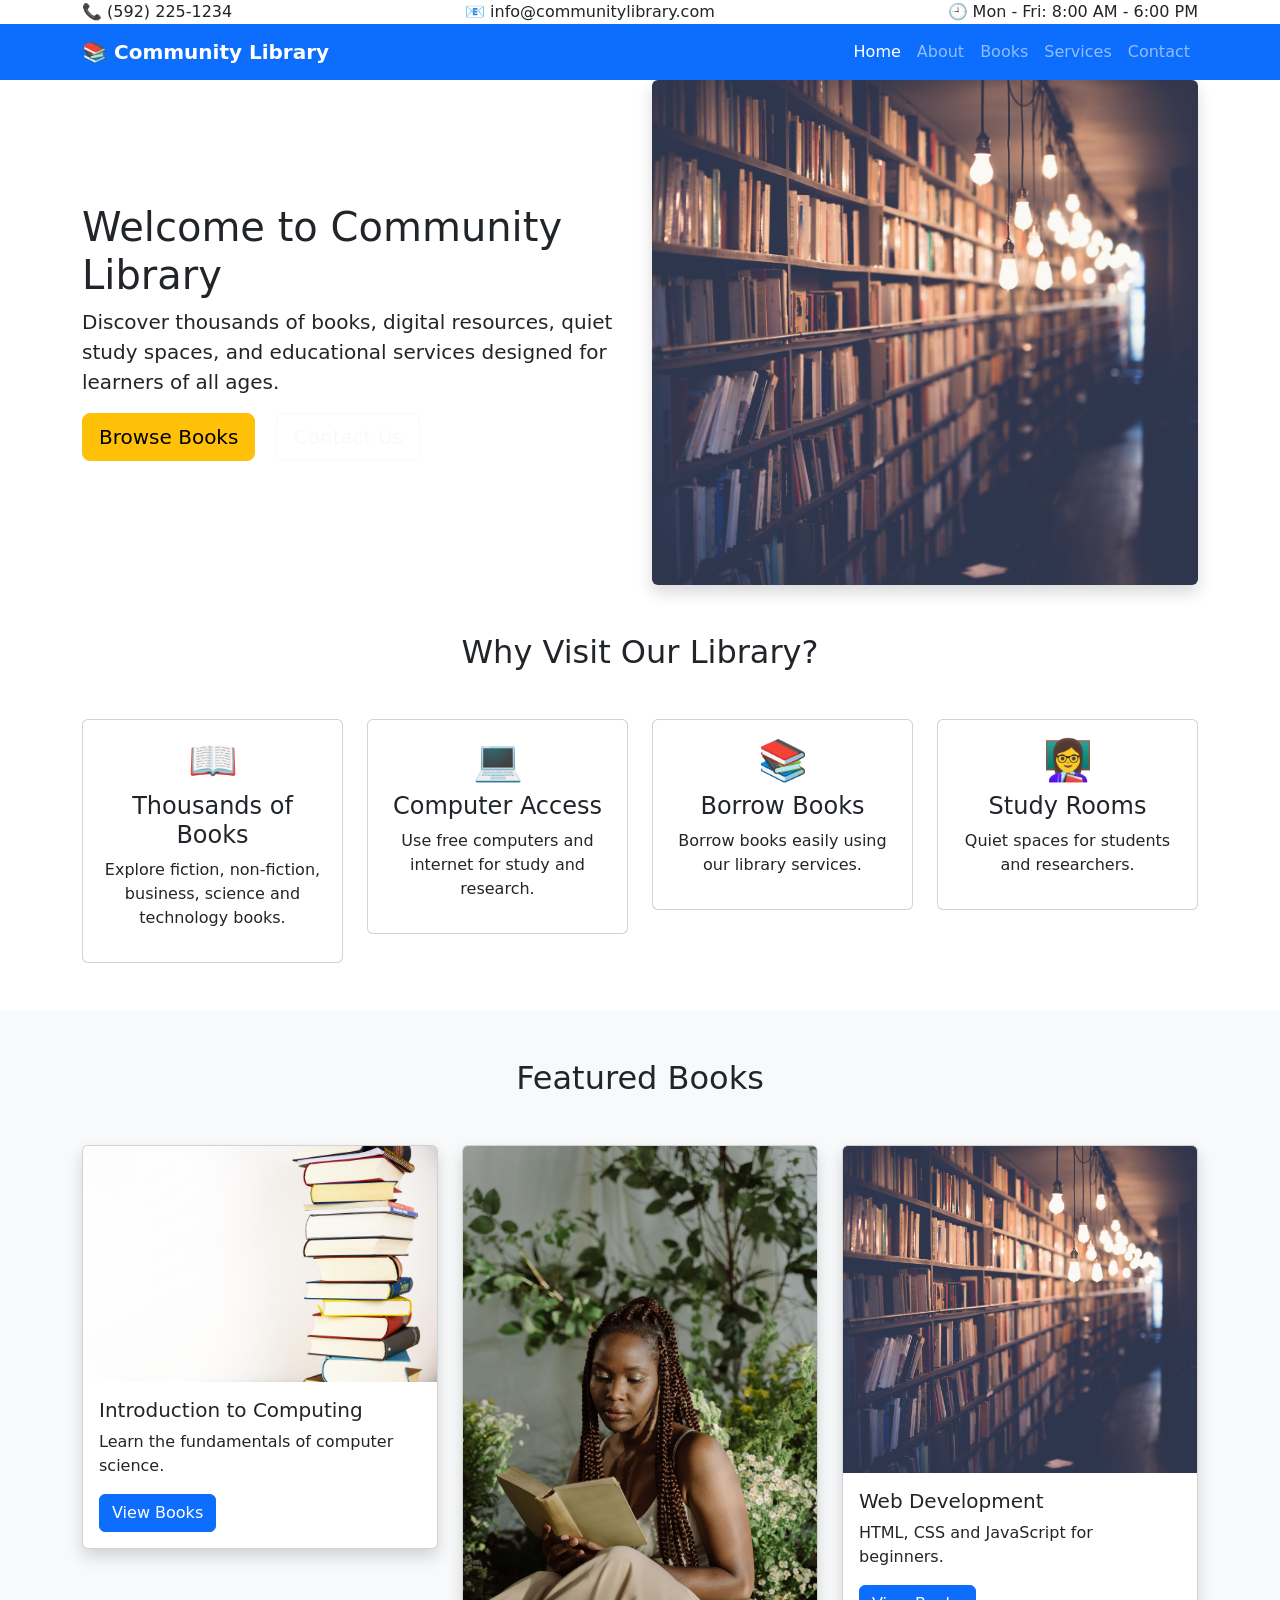
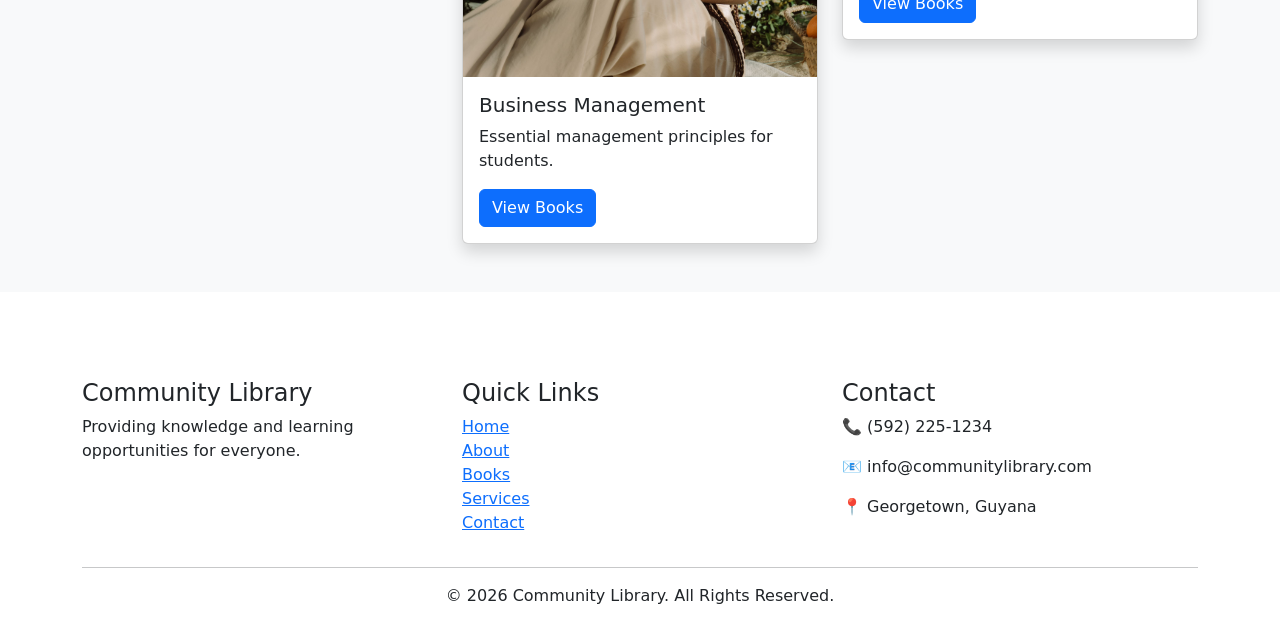
==== index.html @ 1c3bdd79 "Add files via upload" ====
<!DOCTYPE html>
<html lang="en">
<head>
    <meta charset="UTF-8">
    <meta name="viewport" content="width=device-width, initial-scale=1.0">

    <title>Community Library</title>

    <link href="https://cdn.jsdelivr.net/npm/bootstrap@5.3.3/dist/css/bootstrap.min.css" rel="stylesheet">

    <link rel="stylesheet" href="CSS/style.css">
</head>

<body>

<!-- Top Bar -->
<div class="top-bar">
    <div class="container d-flex justify-content-between">
        <span>📞 (592) 225-1234</span>
        <span>📧 info@communitylibrary.com</span>
        <span>🕘 Mon - Fri: 8:00 AM - 6:00 PM</span>
    </div>
</div>

<!-- Navigation -->
<nav class="navbar navbar-expand-lg navbar-dark bg-primary sticky-top">

<div class="container">

<a class="navbar-brand fw-bold" href="index.html">

📚 Community Library

</a>

<button class="navbar-toggler" type="button"
data-bs-toggle="collapse"
data-bs-target="#navbarNav">

<span class="navbar-toggler-icon"></span>

</button>

<div class="collapse navbar-collapse" id="navbarNav">

<ul class="navbar-nav ms-auto">

<li class="nav-item">
<a class="nav-link active" href="index.html">Home</a>
</li>

<li class="nav-item">
<a class="nav-link" href="about.html">About</a>
</li>

<li class="nav-item">
<a class="nav-link" href="books.html">Books</a>
</li>

<li class="nav-item">
<a class="nav-link" href="services.html">Services</a>
</li>

<li class="nav-item">
<a class="nav-link" href="contact.html">Contact</a>
</li>

</ul>

</div>

</div>

</nav>

<!-- Hero Section -->

<section class="hero">

<div class="container">

<div class="row align-items-center">

<div class="col-lg-6">

<h1>Welcome to Community Library</h1>

<p class="lead">

Discover thousands of books, digital resources,
quiet study spaces, and educational services
designed for learners of all ages.

</p>

<a href="books.html" class="btn btn-warning btn-lg me-3">

Browse Books

</a>

<a href="contact.html" class="btn btn-outline-light btn-lg">

Contact Us

</a>

</div>

<div class="col-lg-6 text-center">

<img src="images/library.jpg"
class="img-fluid rounded shadow hero-image"
alt="Library">

</div>

</div>

</div>

</section>

<!-- Features -->

<section class="container py-5">

<h2 class="text-center mb-5">

Why Visit Our Library?

</h2>

<div class="row">

<div class="col-md-3">

<div class="card feature-card">

<div class="card-body text-center">

<h1>📖</h1>

<h4>Thousands of Books</h4>

<p>

Explore fiction, non-fiction,
business, science and technology books.

</p>

</div>

</div>

</div>

<div class="col-md-3">

<div class="card feature-card">

<div class="card-body text-center">

<h1>💻</h1>

<h4>Computer Access</h4>

<p>

Use free computers and internet
for study and research.

</p>

</div>

</div>

</div>

<div class="col-md-3">

<div class="card feature-card">

<div class="card-body text-center">

<h1>📚</h1>

<h4>Borrow Books</h4>

<p>

Borrow books easily
using our library services.

</p>

</div>

</div>

</div>

<div class="col-md-3">

<div class="card feature-card">

<div class="card-body text-center">

<h1>👩‍🏫</h1>

<h4>Study Rooms</h4>

<p>

Quiet spaces
for students and researchers.

</p>

</div>

</div>

</div>

</div>

</section>

<!-- Featured Books -->

<section class="bg-light py-5">

<div class="container">

<h2 class="text-center mb-5">

Featured Books

</h2>

<div class="row">

<div class="col-md-4">

<div class="card shadow">

<img src="images/books.jpg" class="card-img-top">

<div class="card-body">

<h5>Introduction to Computing</h5>

<p>

Learn the fundamentals of computer science.

</p>

<a href="books.html" class="btn btn-primary">

View Books

</a>

</div>

</div>

</div>

<div class="col-md-4">

<div class="card shadow">

<img src="images/reading.jpg" class="card-img-top">

<div class="card-body">

<h5>Business Management</h5>

<p>

Essential management principles for students.

</p>

<a href="books.html" class="btn btn-primary">

View Books

</a>

</div>

</div>

</div>

<div class="col-md-4">

<div class="card shadow">

<img src="images/library.jpg" class="card-img-top">

<div class="card-body">

<h5>Web Development</h5>

<p>

HTML, CSS and JavaScript for beginners.

</p>

<a href="books.html" class="btn btn-primary">

View Books

</a>

</div>

</div>

</div>

</div>

</div>

</section>

<!-- Statistics -->

<section class="stats text-white">

<div class="container">

<div class="row text-center">

<div class="col-md-3">

<h2>10,000+</h2>

<p>Books</p>

</div>

<div class="col-md-3">

<h2>3,500+</h2>

<p>Members</p>

</div>

<div class="col-md-3">

<h2>15</h2>

<p>Study Rooms</p>

</div>

<div class="col-md-3">

<h2>20+</h2>

<p>Years Serving the Community</p>

</div>

</div>

</div>

</section>

<!-- Footer -->

<footer>

<div class="container">

<div class="row">

<div class="col-md-4">

<h4>Community Library</h4>

<p>

Providing knowledge and learning opportunities
for everyone.

</p>

</div>

<div class="col-md-4">

<h4>Quick Links</h4>

<ul class="list-unstyled">

<li><a href="index.html">Home</a></li>

<li><a href="about.html">About</a></li>

<li><a href="books.html">Books</a></li>

<li><a href="services.html">Services</a></li>

<li><a href="contact.html">Contact</a></li>

</ul>

</div>

<div class="col-md-4">

<h4>Contact</h4>

<p>📞 (592) 225-1234</p>

<p>📧 info@communitylibrary.com</p>

<p>📍 Georgetown, Guyana</p>

</div>

</div>

<hr>

<p class="text-center">

© 2026 Community Library. All Rights Reserved.

</p>

</div>

</footer>

<script src="https://cdn.jsdelivr.net/npm/bootstrap@5.3.3/dist/js/bootstrap.bundle.min.js"></script>

<script src="js/script.js"></script>

</body>
</html>
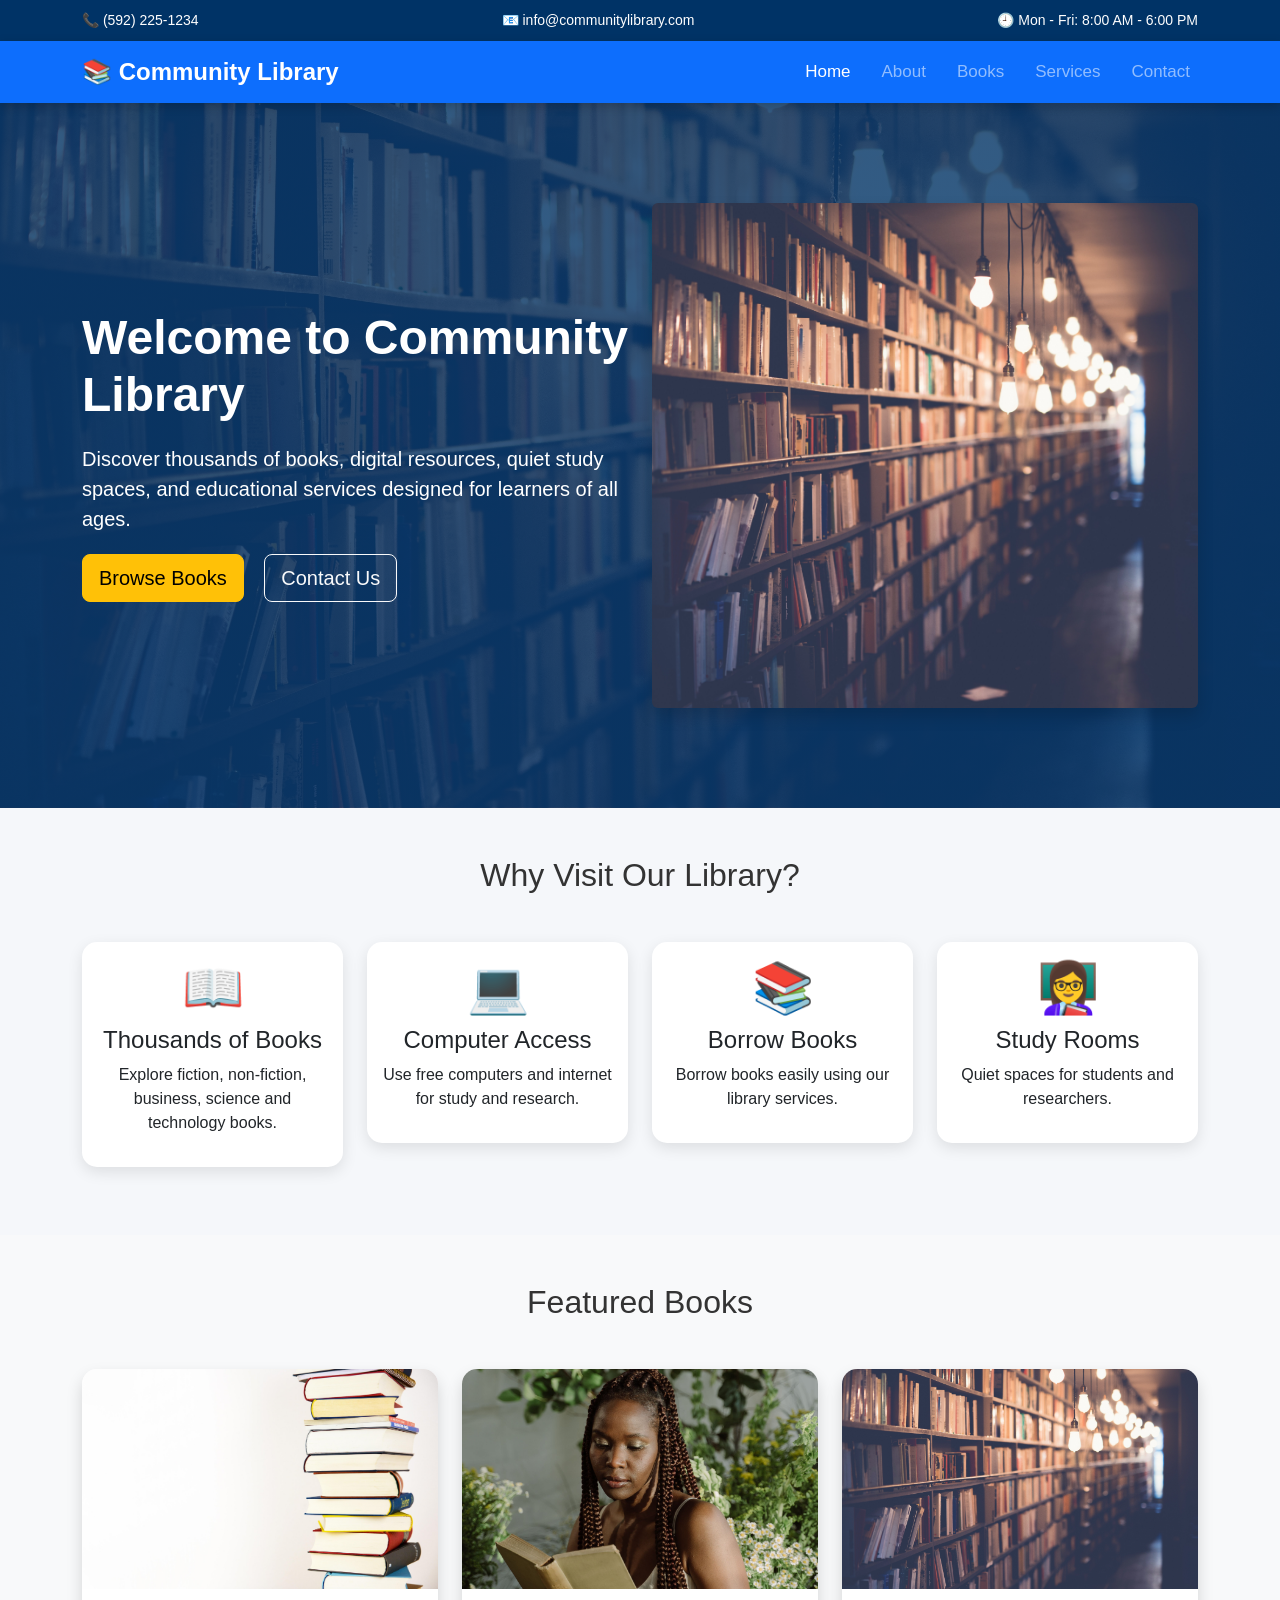
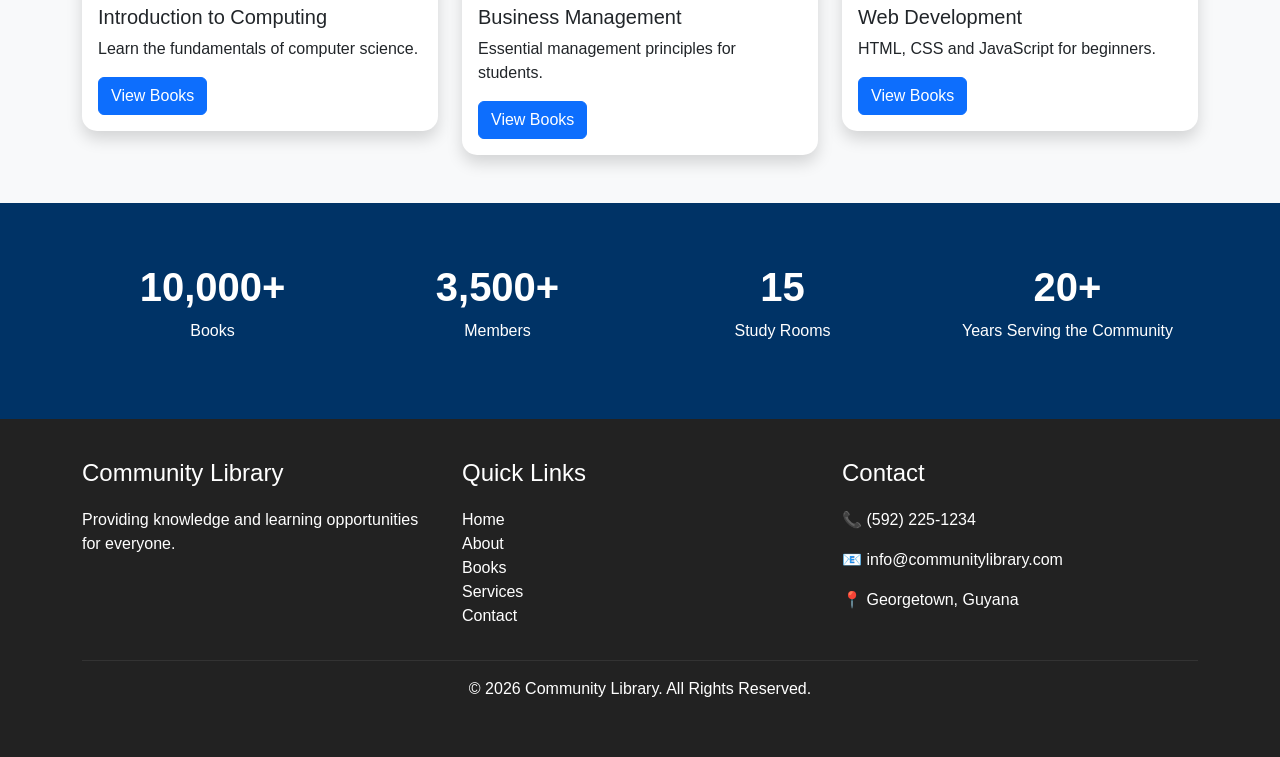
==== commit 75585452: "Update index.html" ====
--- a/index.html
+++ b/index.html
@@ -8,7 +8,7 @@
 
     <link href="https://cdn.jsdelivr.net/npm/bootstrap@5.3.3/dist/css/bootstrap.min.css" rel="stylesheet">
 
-    <link rel="stylesheet" href="CSS/style.css">
+    <link rel="stylesheet" href="css/style.css">
 </head>
 
 <body>
@@ -451,4 +451,4 @@
 <script src="js/script.js"></script>
 
 </body>
-</html>+</html>
--- a/css/style.css
+++ b/css/style.css
@@ -0,0 +1,221 @@
+/* ===============================
+   GENERAL STYLING
+================================= */
+
+body{
+    font-family: Arial, Helvetica, sans-serif;
+    background-color:#f5f7fa;
+    color:#333;
+    margin:0;
+    padding:0;
+}
+
+/* ===============================
+   TOP BAR
+================================= */
+
+.top-bar{
+    background:#003366;
+    color:white;
+    padding:10px 0;
+    font-size:14px;
+}
+
+/* ===============================
+   NAVIGATION
+================================= */
+
+.navbar{
+    box-shadow:0 3px 10px rgba(0,0,0,.2);
+}
+
+.navbar-brand{
+    font-size:1.5rem;
+    font-weight:bold;
+}
+
+.nav-link{
+    font-size:17px;
+    margin-left:15px;
+}
+
+.nav-link:hover{
+    color:#FFD54F !important;
+}
+
+/* ===============================
+   HERO SECTION
+================================= */
+
+.hero{
+    background:linear-gradient(rgba(0,51,102,.8),
+    rgba(0,51,102,.8)),
+    url("../images/library.jpg");
+    background-size:cover;
+    background-position:center;
+    color:white;
+    padding:100px 0;
+}
+
+.hero h1{
+    font-size:3rem;
+    font-weight:bold;
+}
+
+.hero p{
+    font-size:20px;
+    margin:20px 0;
+}
+
+.hero-image{
+    border-radius:20px;
+    box-shadow:0 10px 30px rgba(0,0,0,.4);
+}
+
+/* ===============================
+   BUTTONS
+================================= */
+
+.btn{
+    transition:.3s;
+}
+
+.btn:hover{
+    transform:translateY(-3px);
+}
+
+/* ===============================
+   FEATURE CARDS
+================================= */
+
+.feature-card{
+    border:none;
+    border-radius:15px;
+    box-shadow:0 5px 15px rgba(0,0,0,.1);
+    transition:.3s;
+    margin-bottom:20px;
+}
+
+.feature-card:hover{
+    transform:translateY(-10px);
+    box-shadow:0 10px 25px rgba(0,0,0,.2);
+}
+
+.feature-card h1{
+    font-size:50px;
+}
+
+/* ===============================
+   BOOK CARDS
+================================= */
+
+.card{
+    border:none;
+    border-radius:15px;
+    overflow:hidden;
+    transition:.3s;
+}
+
+.card:hover{
+    transform:scale(1.03);
+}
+
+.card img{
+    height:220px;
+    object-fit:cover;
+}
+
+/* ===============================
+   STATISTICS
+================================= */
+
+.stats{
+    background:#003366;
+    padding:60px 0;
+}
+
+.stats h2{
+    font-size:40px;
+    font-weight:bold;
+}
+
+/* ===============================
+   FOOTER
+================================= */
+
+footer{
+    background:#222;
+    color:white;
+    padding:40px 0;
+}
+
+footer h4{
+    margin-bottom:20px;
+}
+
+footer a{
+    color:white;
+    text-decoration:none;
+}
+
+footer a:hover{
+    color:#FFD54F;
+}
+
+footer hr{
+    border-color:#666;
+}
+
+/* ===============================
+   TABLES
+================================= */
+
+table{
+    background:white;
+    box-shadow:0 5px 15px rgba(0,0,0,.1);
+}
+
+/* ===============================
+   CONTACT FORM
+================================= */
+
+form{
+    background:white;
+    padding:30px;
+    border-radius:15px;
+    box-shadow:0 5px 15px rgba(0,0,0,.1);
+}
+
+input,
+textarea{
+    margin-bottom:15px;
+}
+
+/* ===============================
+   RESPONSIVE DESIGN
+================================= */
+
+@media(max-width:768px){
+
+.hero{
+    text-align:center;
+    padding:60px 20px;
+}
+
+.hero h1{
+    font-size:2.2rem;
+}
+
+.hero-image{
+    margin-top:30px;
+}
+
+.top-bar{
+    display:none;
+}
+
+.nav-link{
+    margin-left:0;
+}
+
+}
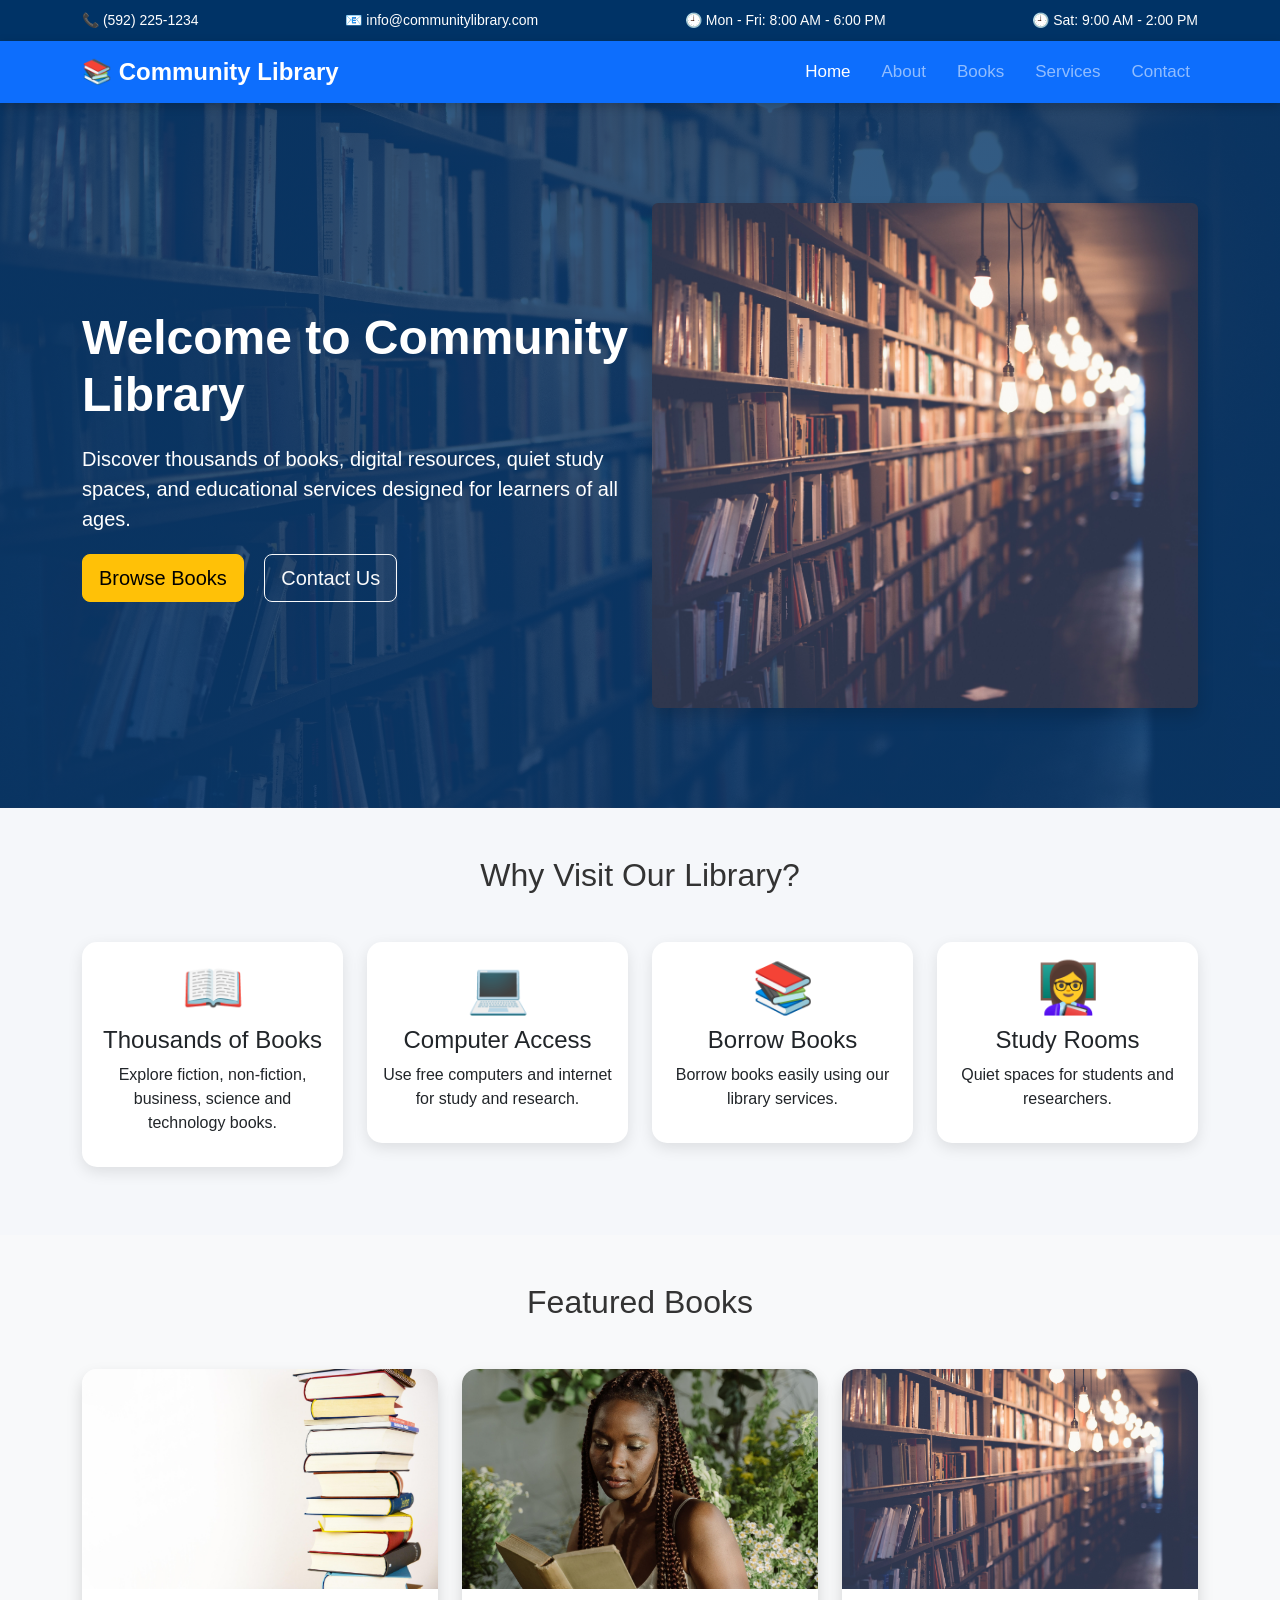
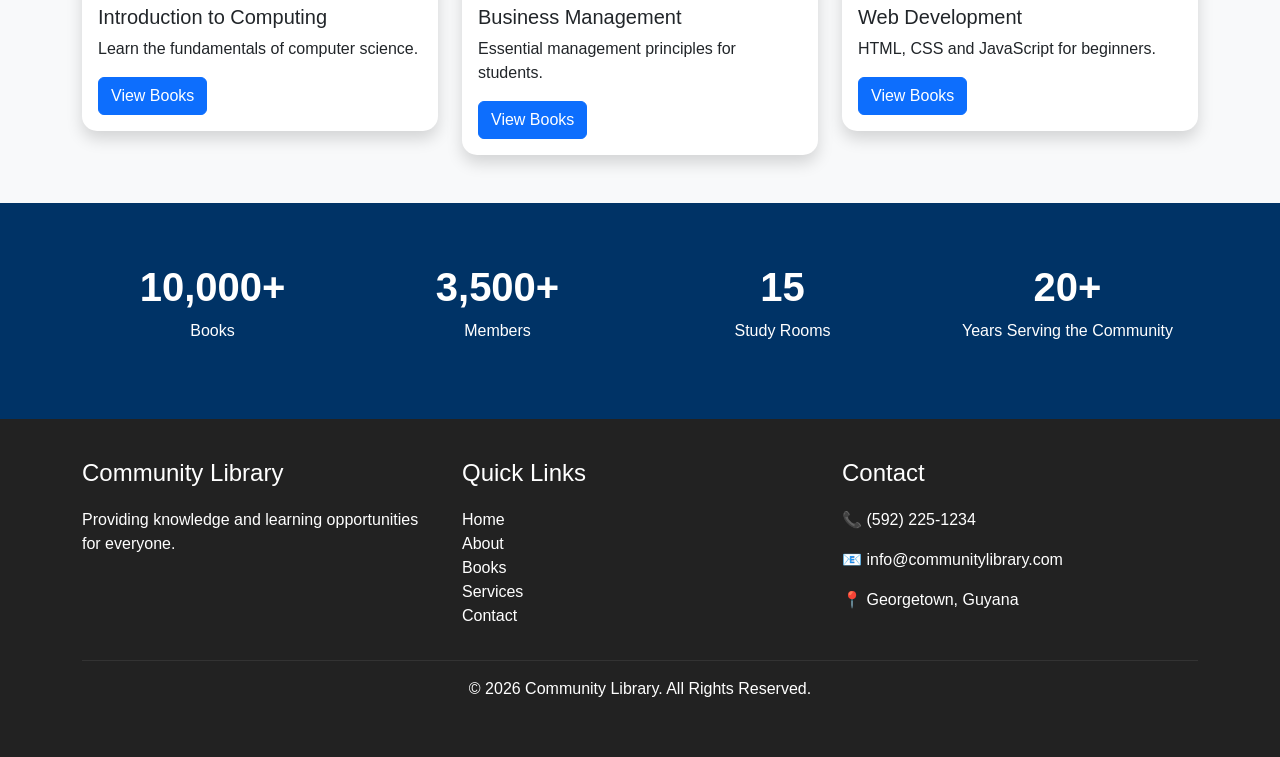
==== commit 2f1da0b3: "Update index.html" ====
--- a/index.html
+++ b/index.html
@@ -19,6 +19,7 @@
         <span>📞 (592) 225-1234</span>
         <span>📧 info@communitylibrary.com</span>
         <span>🕘 Mon - Fri: 8:00 AM - 6:00 PM</span>
+        <span>🕘 Sat: 9:00 AM - 2:00 PM</span>
     </div>
 </div>
 
